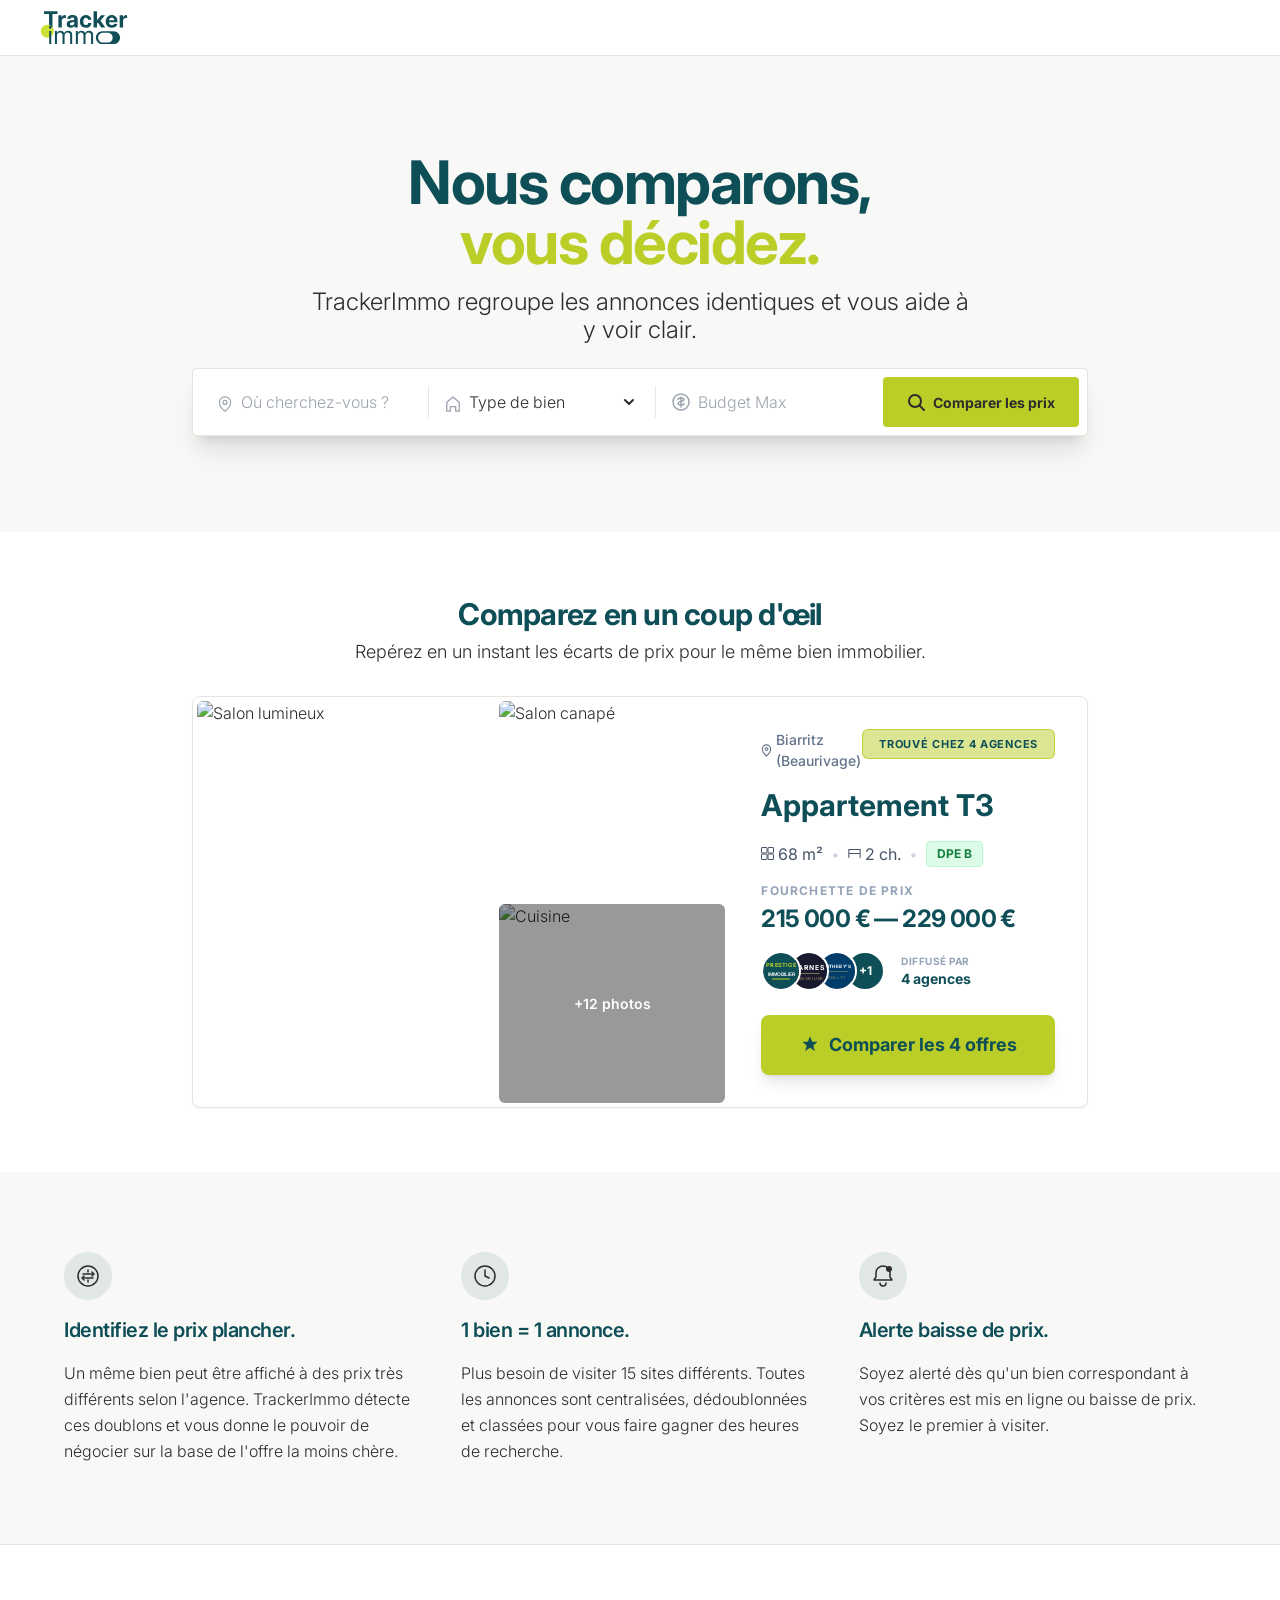
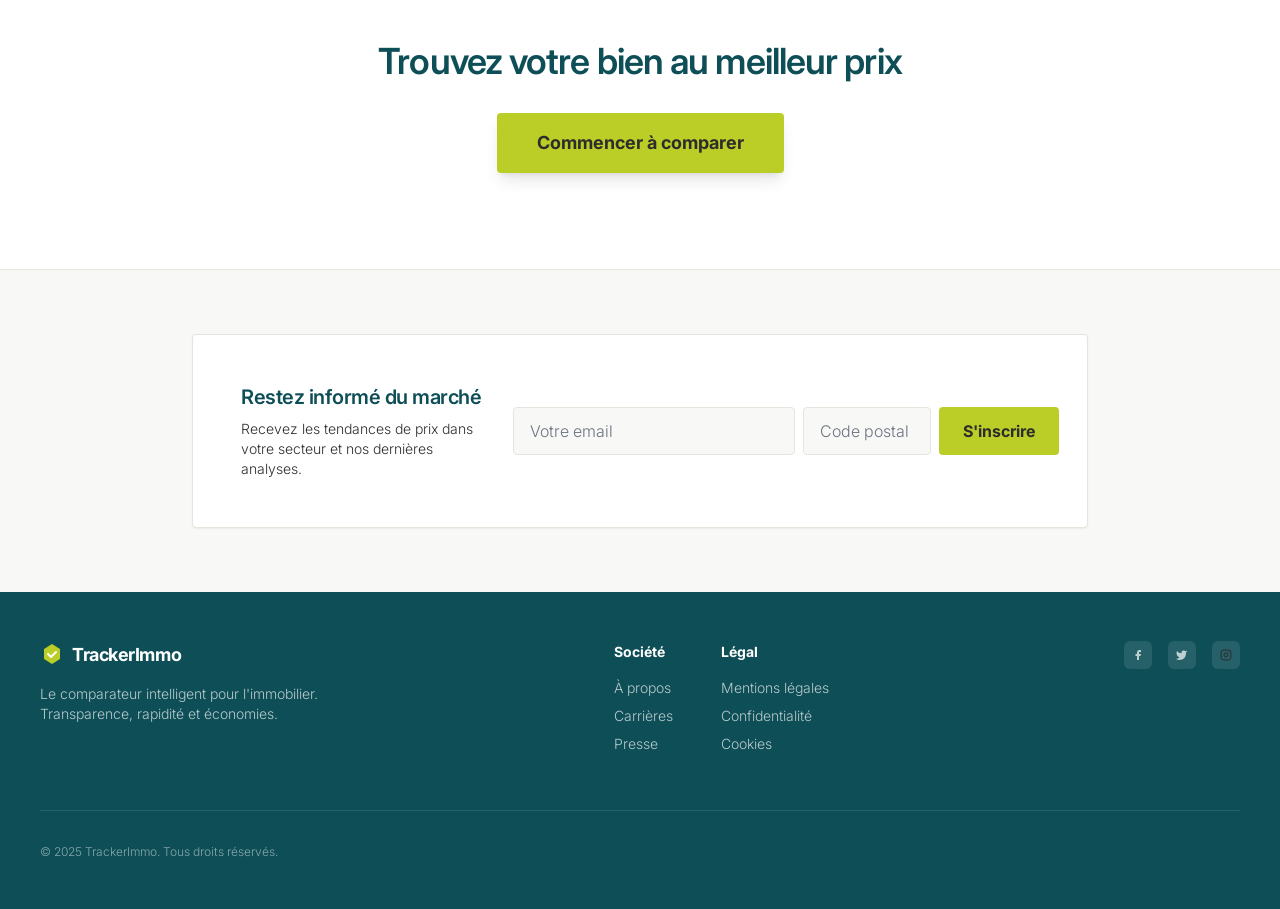
==== index.html @ 39120630 "Add files via upload" ====
<!DOCTYPE html>
<html lang="fr">
<head>
<meta charset="UTF-8">
<meta name="viewport" content="width=device-width, initial-scale=1.0">
<title>TrackerImmo — Comparateur d'annonces immobilières</title>
<link rel="preconnect" href="https://fonts.googleapis.com">
<link href="https://fonts.googleapis.com/css2?family=Inter:wght@300;400;600;700&display=swap" rel="stylesheet">
<link rel="stylesheet" href="shared.css">
<style>
/* ============================================================
   LANDING PAGE — SPECIFIC STYLES
   Spacing: 8px grid via var(--space-*) tokens from shared.css
   Layout: all sections use gutter padding + max-width container
   ============================================================ */

/* ---- ACCESSIBILITY (sr-only in shared.css) ---- */
.search-bar__input:focus-visible,
.search-bar__select:focus-visible,
.newsletter-card__input:focus-visible {
  outline: 2px solid var(--primary-dark);
  outline-offset: -2px;
}
button:focus-visible,
a:focus-visible {
  outline: 2px solid var(--primary-accent);
  outline-offset: 2px;
}

/* ---- HERO SECTION ---- */
.hero {
  background: var(--bg-page);
  padding: var(--space-6xl) var(--gutter);
  display: flex;
  justify-content: center;
}
.hero__container {
  max-width: var(--content-search);
  width: 100%;
  display: flex;
  flex-direction: column;
  align-items: center;
}
.hero__title {
  font-size: 60px;
  font-weight: 700;
  color: var(--text-heading);
  text-align: center;
  line-height: 60px;
  letter-spacing: -1.5px;
  margin-bottom: var(--space-md);
}
.hero__title span {
  color: var(--primary-accent);
}
.hero__subtitle {
  font-size: 24px;
  font-weight: 300;
  color: var(--text-body);
  text-align: center;
  line-height: 28px;
  max-width: 672px;
  margin-bottom: var(--space-lg);
}

/* ---- SEARCH BAR ---- */
.search-bar {
  width: 100%;
  max-width: var(--content-search);
  background: var(--bg-section);
  border: 1px solid var(--border-default);
  border-radius: var(--radius-card);
  box-shadow: var(--shadow-xl);
  padding: var(--space-sm);
}
.search-bar__form {
  display: flex;
  align-items: center;
  height: 50px;
}
.search-bar__field {
  flex: 1;
  display: flex;
  align-items: center;
  gap: var(--space-sm);
  padding: 0 var(--space-md);
  height: 100%;
}
.search-bar__field-icon {
  width: 16px;
  height: 16px;
  flex-shrink: 0;
  color: var(--text-placeholder);
}
.search-bar__field-icon svg {
  width: 100%;
  height: 100%;
  stroke: currentColor;
  fill: none;
  stroke-width: 1.5;
  stroke-linecap: round;
  stroke-linejoin: round;
}
.search-bar__field--type .search-bar__field-icon svg {
  fill: none;
  stroke: var(--text-placeholder);
}
.search-bar__field--budget .search-bar__field-icon {
  width: 18px;
  height: 18px;
}
.search-bar__input {
  border: none;
  outline: none;
  font-family: 'Inter', sans-serif;
  font-size: 16px;
  font-weight: 300;
  color: var(--text-body);
  background: transparent;
  width: 100%;
}
.search-bar__input::placeholder {
  color: var(--text-placeholder);
}
.search-bar__select {
  border: none;
  outline: none;
  font-family: 'Inter', sans-serif;
  font-size: 16px;
  font-weight: 300;
  color: var(--text-body);
  background: transparent;
  -webkit-appearance: none;
  appearance: none;
  cursor: pointer;
  width: 100%;
  padding-right: var(--space-lg);
}
.search-bar__select-wrapper {
  position: relative;
  flex: 1;
}
.search-bar__select-arrow {
  position: absolute;
  right: 0;
  top: 50%;
  transform: translateY(-50%);
  pointer-events: none;
  width: 20px;
  height: 20px;
  color: var(--text-body);
}
.search-bar__select-arrow svg {
  width: 100%;
  height: 100%;
  stroke: currentColor;
  fill: none;
  stroke-width: 2;
  stroke-linecap: round;
  stroke-linejoin: round;
}
.search-bar__divider {
  width: 1px;
  height: var(--space-xl);
  background: var(--border-divider);
  flex-shrink: 0;
}
.search-bar__btn {
  flex-shrink: 0;
  display: flex;
  align-items: center;
  justify-content: center;
  gap: var(--space-sm);
  height: 50px;
  padding: 0 var(--space-lg);
  background: var(--primary-accent);
  border-radius: var(--radius-btn);
  font-size: 14px;
  font-weight: 700;
  color: var(--text-cta);
  border: none;
  cursor: pointer;
  transition: background 0.15s;
}
.search-bar__btn:hover {
  background: var(--btn-hover-premium);
}
.search-bar__btn svg {
  width: 18px;
  height: 18px;
  stroke: currentColor;
  fill: none;
  stroke-width: 2;
  stroke-linecap: round;
  stroke-linejoin: round;
}

/* ---- SECTION: CLUSTER DEMO ---- */
.section-cluster {
  background: var(--bg-section);
  padding: var(--space-4xl) var(--gutter);
}
.section-cluster__container {
  max-width: var(--content-narrow);
  margin: 0 auto;
}
.section-cluster__header {
  text-align: center;
  margin-bottom: var(--space-xl);
}
.section-cluster__title {
  font-size: 30px;
  font-weight: 700;
  color: var(--text-heading);
  letter-spacing: -0.75px;
  line-height: 36px;
  margin-bottom: var(--space-sm);
}
.section-cluster__desc {
  font-size: 18px;
  font-weight: 300;
  color: var(--text-body);
  line-height: 24px;
}

/* ---- CLUSTER CARD ---- */
.cluster-card {
  display: flex;
  background: var(--bg-section);
  border: 1px solid var(--border-default);
  border-radius: var(--radius-card-lg);
  box-shadow: var(--shadow-sm);
  overflow: hidden;
  max-width: var(--content-search);
  margin: 0 auto;
}
.cluster-card__gallery {
  width: 60%;
  flex-shrink: 0;
  display: flex;
  gap: var(--space-xs);
  padding: var(--space-xs);
}
.cluster-card__photo-main {
  flex: 1;
  border-radius: var(--radius-thumb);
  overflow: hidden;
  position: relative;
}
.cluster-card__photo-main img {
  width: 100%;
  height: 100%;
  object-fit: cover;
  display: block;
}

.cluster-card__thumbs {
  width: 226px;
  flex-shrink: 0;
  display: flex;
  flex-direction: column;
  gap: var(--space-xs);
}
.cluster-card__thumb {
  flex: 1;
  border-radius: var(--radius-thumb);
  overflow: hidden;
  position: relative;
}
.cluster-card__thumb img {
  width: 100%;
  height: 100%;
  object-fit: cover;
  display: block;
}
.cluster-card__thumb-overlay {
  position: absolute;
  inset: 0;
  background: rgba(0,0,0,0.4);
  display: flex;
  align-items: center;
  justify-content: center;
  color: white;
  font-size: 14px;
  font-weight: 600;
}

/* Cluster card — data panel */
.cluster-card__data {
  width: 40%;
  padding: var(--space-xl);
  display: flex;
  flex-direction: column;
  justify-content: space-between;
  gap: var(--space-lg);
}
.cluster-card__info {
  display: flex;
  flex-direction: column;
  gap: var(--space-md);
}
.cluster-card__location-row {
  display: flex;
  align-items: flex-start;
  justify-content: space-between;
}
.cluster-card__location {
  display: flex;
  align-items: center;
  gap: var(--space-xs);
  font-size: 14px;
  font-weight: 500;
  color: var(--text-tertiary);
}
.cluster-card__location svg {
  width: 11px;
  height: 13px;
  flex-shrink: 0;
}
.cluster-card__cluster-badge {
  display: inline-flex;
  align-items: center;
  background: var(--badge-cluster-bg);
  border: 1px solid var(--badge-cluster-border);
  border-radius: 6px;
  padding: var(--space-xs) var(--space-md);
  font-size: 11px;
  font-weight: 700;
  color: var(--badge-cluster-text);
  text-transform: uppercase;
  letter-spacing: 0.7px;
  line-height: 20px;
  white-space: nowrap;
}
.cluster-card__title {
  font-size: 30px;
  font-weight: 700;
  color: var(--text-heading);
  line-height: 1.25;
}
.cluster-card__specs {
  display: flex;
  align-items: center;
  gap: var(--space-sm);
}
.cluster-card__spec {
  display: flex;
  align-items: center;
  gap: var(--space-xs);
  font-size: 16px;
  font-weight: 400;
  color: var(--text-secondary);
}
.cluster-card__spec svg {
  width: 13px;
  height: 13px;
  flex-shrink: 0;
}
.cluster-card__spec-dot {
  font-size: 16px;
  color: var(--border-hover-subtle);
}
.cluster-card__dpe-badge {
  display: inline-flex;
  align-items: center;
  justify-content: center;
  font-size: 12px;
  font-weight: 700;
  color: var(--badge-dpe-text);
  background: var(--badge-dpe-bg);
  border: 1px solid var(--badge-dpe-border);
  border-radius: var(--radius-badge);
  padding: 3px 10px;
}
.cluster-card__price-section {
  display: flex;
  flex-direction: column;
  gap: var(--space-xs);
}
.cluster-card__price-label {
  font-size: 12px;
  font-weight: 700;
  color: var(--text-label);
  text-transform: uppercase;
  letter-spacing: 1.2px;
  line-height: 16px;
}
.cluster-card__price {
  font-size: 24px;
  font-weight: 700;
  color: var(--text-heading);
  letter-spacing: -0.6px;
  line-height: 32px;
}
.cluster-card__agencies {
  display: flex;
  align-items: center;
  gap: var(--space-md);
}
.cluster-card__avatars {
  display: flex;
}
.cluster-card__avatar {
  width: 40px;
  height: 40px;
  border-radius: var(--radius-full);
  border: 2px solid var(--bg-section);
  overflow: hidden;
  margin-left: -12px;
}
.cluster-card__avatar:first-child { margin-left: 0; }
.cluster-card__avatar svg { width: 100%; height: 100%; display: block; }
.cluster-card__avatar--1 { z-index: 4; }
.cluster-card__avatar--2 { z-index: 3; }
.cluster-card__avatar--3 { z-index: 2; }
.cluster-card__avatar--overflow {
  background: var(--primary-dark);
  display: flex;
  align-items: center;
  justify-content: center;
  color: var(--bg-section);
  font-size: 12px;
  font-weight: 700;
  z-index: 1;
}
.cluster-card__agency-meta {
  display: flex;
  flex-direction: column;
}
.cluster-card__agency-meta-label {
  font-size: 10px;
  font-weight: 700;
  color: var(--text-label);
  text-transform: uppercase;
  letter-spacing: 0.5px;
  line-height: 16px;
}
.cluster-card__agency-meta-count {
  font-size: 14px;
  font-weight: 700;
  color: var(--primary-dark);
  line-height: 20px;
}

/* Cluster CTA */
.cluster-card__cta {
  display: flex;
  align-items: center;
  justify-content: center;
  gap: var(--space-sm);
  width: 100%;
  padding: var(--space-md);
  background: var(--primary-accent);
  border-radius: var(--radius-card-lg);
  font-size: 18px;
  font-weight: 700;
  color: var(--primary-dark);
  border: none;
  cursor: pointer;
  transition: background 0.15s;
  box-shadow: var(--shadow-lg);
  line-height: 28px;
}
.cluster-card__cta:hover {
  background: var(--btn-hover-premium);
}
.cluster-card__cta svg {
  width: 22px;
  height: 18px;
  flex-shrink: 0;
}

/* ---- SECTION: FEATURES ---- */
.section-features {
  background: var(--bg-page);
  padding: var(--space-5xl) var(--gutter);
}
.section-features__grid {
  max-width: var(--content-narrow);
  margin: 0 auto;
  display: flex;
  gap: var(--space-2xl);
}
.feature-card {
  flex: 1;
  display: flex;
  flex-direction: column;
  gap: var(--space-md);
}
.feature-card__icon {
  width: 48px;
  height: 48px;
  border-radius: var(--radius-full);
  background: var(--bg-icon-circle);
  display: flex;
  align-items: center;
  justify-content: center;
}
.feature-card__icon svg {
  width: 24px;
  height: 24px;
  stroke: var(--primary-dark);
  fill: none;
  stroke-width: 1.5;
  stroke-linecap: round;
  stroke-linejoin: round;
}
.feature-card__title {
  font-size: 20px;
  font-weight: 600;
  color: var(--text-heading);
  letter-spacing: -0.5px;
  line-height: 28px;
}
.feature-card__desc {
  font-size: 16px;
  font-weight: 300;
  color: var(--text-body);
  line-height: 26px;
}

/* ---- SECTION: CTA ---- */
.section-cta {
  background: var(--bg-section);
  border-top: 1px solid var(--border-default);
  padding: var(--space-6xl) var(--gutter);
  text-align: center;
}
.section-cta__container {
  max-width: var(--content-cta);
  margin: 0 auto;
  display: flex;
  flex-direction: column;
  align-items: center;
  gap: var(--space-xl);
}
.section-cta__title {
  font-size: 36px;
  font-weight: 600;
  color: var(--text-heading);
  letter-spacing: -0.9px;
  line-height: 40px;
}
.section-cta__btn {
  display: inline-flex;
  align-items: center;
  justify-content: center;
  padding: var(--space-md) var(--space-2xl);
  background: var(--primary-accent);
  border-radius: var(--radius-btn);
  font-size: 18px;
  font-weight: 700;
  color: var(--text-cta);
  border: none;
  cursor: pointer;
  box-shadow: var(--shadow-lg);
  transition: background 0.15s;
  line-height: 28px;
}
.section-cta__btn:hover {
  background: var(--btn-hover-premium);
}

/* ---- SECTION: NEWSLETTER ---- */
.section-newsletter {
  background: var(--bg-page);
  border-top: 1px solid var(--border-default);
  padding: var(--space-4xl) var(--gutter);
}
.newsletter-card {
  max-width: var(--content-search);
  margin: 0 auto;
  background: var(--bg-section);
  border: 1px solid var(--border-default);
  border-radius: var(--radius-card);
  box-shadow: var(--shadow-sm);
  padding: var(--space-3xl);
  display: flex;
  align-items: center;
  gap: var(--space-xl);
}
.newsletter-card__text {
  flex-shrink: 0;
  max-width: 240px;
}
.newsletter-card__title {
  font-size: 20px;
  font-weight: 600;
  color: var(--text-heading);
  letter-spacing: -0.5px;
  line-height: 28px;
  margin-bottom: var(--space-sm);
}
.newsletter-card__desc {
  font-size: 14px;
  font-weight: 300;
  color: var(--text-body);
  line-height: 20px;
}
.newsletter-card__form {
  flex: 1;
  display: flex;
  gap: var(--space-sm);
  align-items: flex-start;
}
.newsletter-card__input {
  height: 48px;
  background: var(--bg-input);
  border: 1px solid var(--border-default);
  border-radius: var(--radius-card);
  padding: 0 var(--space-md);
  font-family: 'Inter', sans-serif;
  font-size: 16px;
  font-weight: 300;
  color: var(--text-body);
  outline: none;
  transition: border-color 0.15s;
}
.newsletter-card__input::placeholder {
  color: var(--text-placeholder-alt);
}
.newsletter-card__input--email {
  flex: 1;
  min-width: 0;
}
.newsletter-card__input--zip {
  width: 128px;
  flex-shrink: 0;
}
.newsletter-card__btn {
  height: 48px;
  padding: 0 var(--space-lg);
  background: var(--primary-accent);
  border-radius: var(--radius-btn);
  font-size: 16px;
  font-weight: 700;
  color: var(--text-cta);
  border: none;
  cursor: pointer;
  transition: background 0.15s;
  white-space: nowrap;
  flex-shrink: 0;
}
.newsletter-card__btn:hover {
  background: var(--btn-hover-premium);
}

/* ============================================================
   RESPONSIVE — MOBILE (≤768px)
   ============================================================ */
@media (max-width: 768px) {

  /* ---- HERO ---- */
  .hero {
    padding: var(--space-3xl) var(--gutter);
  }
  .hero__title {
    font-size: 36px;
    line-height: 40px;
    letter-spacing: -0.9px;
  }
  .hero__subtitle {
    font-size: 18px;
    line-height: 24px;
    margin-bottom: var(--space-xl);
  }

  /* ---- SEARCH BAR (2-row layout) ---- */
  .search-bar {
    padding: var(--space-sm);
  }
  .search-bar__form {
    flex-wrap: wrap;
    height: auto;
    gap: 0;
  }
  /* Row 1: Location full width */
  .search-bar__field--location {
    width: 100%;
    flex: none;
    height: 44px;
    padding: var(--space-xs) var(--space-md);
  }
  /* First divider: horizontal separator */
  .search-bar__field--location + .search-bar__divider {
    width: 100%;
    height: 1px;
    flex: none;
  }
  /* Row 2: Type + Budget side by side */
  .search-bar__field--type,
  .search-bar__field--budget {
    flex: 1;
    height: 44px;
    padding: var(--space-xs) var(--space-md);
  }
  /* Second divider: vertical between Type and Budget */
  .search-bar__field--type + .search-bar__divider {
    width: 1px;
    height: var(--space-xl);
    align-self: center;
    flex: none;
  }
  /* Button full width */
  .search-bar__btn {
    width: 100%;
    flex: none;
    height: 44px;
    margin-top: var(--space-sm);
  }

  /* ---- SECTION: CLUSTER ---- */
  .section-cluster {
    padding: var(--space-3xl) var(--gutter);
  }
  .section-cluster__title {
    font-size: 24px;
    line-height: 30px;
  }
  .section-cluster__desc {
    font-size: 16px;
  }

  /* ---- CLUSTER CARD (vertical stack) ---- */
  .cluster-card {
    flex-direction: column;
  }
  .cluster-card__gallery {
    width: 100%;
    height: 220px;
  }
  .cluster-card__thumbs {
    width: 120px;
  }
  .cluster-card__data {
    width: 100%;
    padding: var(--space-md);
    gap: var(--space-md);
  }
  .cluster-card__info {
    gap: var(--space-sm);
  }
  .cluster-card__location-row {
    flex-direction: column;
    gap: var(--space-xs);
  }
  .cluster-card__title {
    font-size: 22px;
  }
  .cluster-card__price {
    font-size: 20px;
    line-height: 28px;
  }
  .cluster-card__cta {
    font-size: 16px;
    padding: var(--space-sm) var(--space-md);
  }

  /* ---- SECTION: FEATURES (single column) ---- */
  .section-features {
    padding: var(--space-3xl) var(--gutter);
  }
  .section-features__grid {
    flex-direction: column;
    gap: var(--space-xl);
  }
  .feature-card__title {
    font-size: 18px;
    line-height: 24px;
  }
  .feature-card__desc {
    font-size: 15px;
    line-height: 24px;
  }

  /* ---- SECTION: CTA ---- */
  .section-cta {
    padding: var(--space-3xl) var(--gutter);
  }
  .section-cta__title {
    font-size: 26px;
    line-height: 32px;
  }
  .section-cta__btn {
    width: 100%;
    text-align: center;
    font-size: 16px;
    padding: var(--space-md) var(--space-lg);
  }

  /* ---- SECTION: NEWSLETTER (vertical stack) ---- */
  .section-newsletter {
    padding: var(--space-3xl) var(--gutter);
  }
  .newsletter-card {
    flex-direction: column;
    padding: var(--space-xl);
    gap: var(--space-md);
  }
  .newsletter-card__text {
    max-width: 100%;
  }
  .newsletter-card__form {
    flex-wrap: wrap;
    gap: var(--space-sm);
  }
  .newsletter-card__input--email,
  .newsletter-card__input--zip {
    flex: 1 1 calc(50% - var(--space-xs));
    width: auto;
    min-width: 0;
  }
  .newsletter-card__btn {
    width: 100%;
  }
}
</style>
</head>
<body>

<!-- ============================================================
     HEADER
     ============================================================ -->
<header class="top-bar">
  <div class="top-bar__inner">
    <a href="landing.html"><img class="top-bar__logo" src="logo-trackerimmo.svg" alt="TrackerImmo"></a>
  </div>
</header>

<!-- ============================================================
     HERO SECTION
     ============================================================ -->
<section class="hero">
  <div class="hero__container">
    <h1 class="hero__title">
      Nous comparons,<br>
      <span>vous décidez.</span>
    </h1>
    <p class="hero__subtitle">TrackerImmo regroupe les annonces identiques et vous aide à y voir clair.</p>

    <!-- Search Bar -->
    <div class="search-bar">
      <div class="search-bar__form">
        <!-- Location -->
        <div class="search-bar__field search-bar__field--location">
          <div class="search-bar__field-icon">
            <svg viewBox="0 0 16 20"><path d="M8 1C4.13 1 1 4.13 1 8c0 5.25 7 11 7 11s7-5.75 7-11c0-3.87-3.13-7-7-7z"/><circle cx="8" cy="8" r="2.5"/></svg>
          </div>
          <label for="search-location" class="sr-only">Localisation</label>
          <input class="search-bar__input" id="search-location" type="text" placeholder="Où cherchez-vous ?">
        </div>
        <div class="search-bar__divider"></div>
        <!-- Type -->
        <div class="search-bar__field search-bar__field--type">
          <div class="search-bar__field-icon">
            <svg viewBox="0 0 16 18"><path d="M1 17V7L8 1l7 6v10H11v-5H5v5H1z"/></svg>
          </div>
          <div class="search-bar__select-wrapper">
            <label for="search-type" class="sr-only">Type de bien</label>
            <select class="search-bar__select" id="search-type">
              <option>Type de bien</option>
              <option>Appartement</option>
              <option>Maison</option>
            </select>
            <div class="search-bar__select-arrow">
              <svg viewBox="0 0 20 20"><path d="M6 8l4 4 4-4"/></svg>
            </div>
          </div>
        </div>
        <div class="search-bar__divider"></div>
        <!-- Budget -->
        <div class="search-bar__field search-bar__field--budget">
          <div class="search-bar__field-icon">
            <svg viewBox="0 0 18 18" fill="none" stroke="currentColor" stroke-width="1.5" stroke-linecap="round" stroke-linejoin="round"><circle cx="9" cy="9" r="8"/><path d="M9 4v10M6 6.5c0-1 1.3-1.5 3-1.5s3 .5 3 1.5-1.3 1.5-3 2-3 .8-3 1.8 1.3 1.7 3 1.7 3-.5 3-1.5"/></svg>
          </div>
          <label for="search-budget" class="sr-only">Budget maximum</label>
          <input class="search-bar__input" id="search-budget" type="text" placeholder="Budget Max">
        </div>
        <!-- CTA Button -->
        <a href="search_results.html" class="search-bar__btn">
          <svg viewBox="0 0 18 18"><circle cx="8" cy="8" r="6"/><path d="M13 13l4 4"/></svg>
          Comparer les prix
        </a>
      </div>
    </div>
  </div>
</section>

<!-- ============================================================
     SECTION: CLUSTER DEMO ("Comparez en un coup d'oeil")
     ============================================================ -->
<section class="section-cluster">
  <div class="section-cluster__container">
    <div class="section-cluster__header">
      <h2 class="section-cluster__title">Comparez en un coup d'œil</h2>
      <p class="section-cluster__desc">Repérez en un instant les écarts de prix pour le même bien immobilier.</p>
    </div>

    <!-- Cluster Card -->
    <div class="cluster-card">
      <!-- Gallery Left (60%) -->
      <div class="cluster-card__gallery">
        <div class="cluster-card__photo-main">

          <img src="https://images.unsplash.com/photo-1560448204-e02f11c3d0e2?w=900&h=600&fit=crop" alt="Salon lumineux">
        </div>
        <div class="cluster-card__thumbs">
          <div class="cluster-card__thumb">
            <img src="https://images.unsplash.com/photo-1586023492125-27b2c045efd7?w=450&h=300&fit=crop" alt="Salon canapé">
          </div>
          <div class="cluster-card__thumb">
            <img src="https://images.unsplash.com/photo-1560185893-a55cbc8c57e8?w=450&h=300&fit=crop" alt="Cuisine">
            <div class="cluster-card__thumb-overlay">+12 photos</div>
          </div>
        </div>
      </div>

      <!-- Data Right (40%) -->
      <div class="cluster-card__data">
        <div class="cluster-card__info">
          <div class="cluster-card__location-row">
            <div class="cluster-card__location">
              <svg viewBox="0 0 11 14" fill="none"><path d="M5.5 1C3.01 1 1 3.01 1 5.5 1 9.125 5.5 13 5.5 13S10 9.125 10 5.5C10 3.01 7.99 1 5.5 1z" stroke="#64748B" stroke-width="1.2"/><circle cx="5.5" cy="5.5" r="1.5" stroke="#64748B" stroke-width="1.2"/></svg>
              Biarritz (Beaurivage)
            </div>
            <div class="cluster-card__cluster-badge">Trouvé chez 4 agences</div>
          </div>
          <h3 class="cluster-card__title">Appartement T3</h3>
          <div class="cluster-card__specs">
            <div class="cluster-card__spec">
              <svg viewBox="0 0 13 13" fill="none"><rect x="0.5" y="0.5" width="5.5" height="5.5" rx="0.5" stroke="#475569" stroke-width="1"/><rect x="7" y="0.5" width="5.5" height="5.5" rx="0.5" stroke="#475569" stroke-width="1"/><rect x="0.5" y="7" width="5.5" height="5.5" rx="0.5" stroke="#475569" stroke-width="1"/><rect x="7" y="7" width="5.5" height="5.5" rx="0.5" stroke="#475569" stroke-width="1"/></svg>
              68 m²
            </div>
            <span class="cluster-card__spec-dot">•</span>
            <div class="cluster-card__spec">
              <svg viewBox="0 0 15 11" fill="none"><path d="M1 5.5V1h13v4.5M1 5.5h13M1 5.5V10M14 5.5V10" stroke="#475569" stroke-width="1.2" stroke-linecap="round"/></svg>
              2 ch.
            </div>
            <span class="cluster-card__spec-dot">•</span>
            <span class="cluster-card__dpe-badge">DPE B</span>
          </div>
          <div class="cluster-card__price-section">
            <div class="cluster-card__price-label">Fourchette de prix</div>
            <div class="cluster-card__price">215 000 € — 229 000 €</div>
          </div>
          <div class="cluster-card__agencies">
            <div class="cluster-card__avatars">
              <div class="cluster-card__avatar cluster-card__avatar--1"><svg viewBox="0 0 48 48"><circle cx="24" cy="24" r="24" fill="#0E4E57"/><text x="24" y="18" text-anchor="middle" font-family="Inter,sans-serif" font-size="7.5" font-weight="700" fill="#BACE27" letter-spacing="0.3">PRESTIGE</text><text x="24" y="30" text-anchor="middle" font-family="Inter,sans-serif" font-size="6.5" font-weight="600" fill="white">IMMOBILIER</text><rect x="12" y="34" width="24" height="1.2" rx="0.6" fill="#BACE27"/></svg></div>
              <div class="cluster-card__avatar cluster-card__avatar--2"><svg viewBox="0 0 48 48"><circle cx="24" cy="24" r="24" fill="#1A1A2E"/><text x="24" y="22" text-anchor="middle" font-family="Inter,sans-serif" font-size="9" font-weight="700" fill="white" letter-spacing="1.5">BARNES</text><rect x="10" y="27" width="28" height="0.8" fill="#C9A96E"/><text x="24" y="36" text-anchor="middle" font-family="Inter,sans-serif" font-size="5.5" font-weight="300" fill="#C9A96E" letter-spacing="0.8">IMMOBILIER</text></svg></div>
              <div class="cluster-card__avatar cluster-card__avatar--3"><svg viewBox="0 0 48 48"><circle cx="24" cy="24" r="24" fill="#003D6A"/><text x="24" y="20" text-anchor="middle" font-family="Inter,sans-serif" font-size="6" font-weight="700" fill="white" letter-spacing="0.5">SOTHEBY'S</text><rect x="10" y="24" width="28" height="0.6" fill="#C9A96E"/><text x="24" y="34" text-anchor="middle" font-family="Inter,sans-serif" font-size="5" font-weight="300" fill="#C9A96E" letter-spacing="1">REALTY</text></svg></div>
              <div class="cluster-card__avatar cluster-card__avatar--overflow">+1</div>
            </div>
            <div class="cluster-card__agency-meta">
              <span class="cluster-card__agency-meta-label">Diffusé par</span>
              <span class="cluster-card__agency-meta-count">4 agences</span>
            </div>
          </div>
        </div>
        <button class="cluster-card__cta">
          <svg viewBox="0 0 22 18" fill="none" aria-hidden="true"><path d="M11 1l2 5h5l-4 3.5 1.5 5L11 11.5 6.5 14.5 8 9.5 4 6h5L11 1z" fill="#0E4E57" stroke="#0E4E57" stroke-width="0.5" stroke-linejoin="round"/></svg>
          Comparer les 4 offres
        </button>
      </div>
    </div>
  </div>
</section>

<!-- ============================================================
     SECTION: FEATURES (3 columns)
     ============================================================ -->
<section class="section-features">
  <div class="section-features__grid">
    <!-- Feature 1: Prix plancher (exchange/dollar icon) -->
    <div class="feature-card">
      <div class="feature-card__icon">
        <svg viewBox="0 0 24 24"><path d="M7 10h10M7 14h10" stroke="currentColor" fill="none" stroke-width="1.5" stroke-linecap="round"/><path d="M12 6v2M12 16v2" stroke="currentColor" fill="none" stroke-width="1.5" stroke-linecap="round"/><path d="M16 8l2 2-2 2" stroke="currentColor" fill="none" stroke-width="1.5" stroke-linecap="round" stroke-linejoin="round"/><path d="M8 12l-2 2 2 2" stroke="currentColor" fill="none" stroke-width="1.5" stroke-linecap="round" stroke-linejoin="round"/><circle cx="12" cy="12" r="10" stroke="currentColor" fill="none" stroke-width="1.5"/></svg>
      </div>
      <h3 class="feature-card__title">Identifiez le prix plancher.</h3>
      <p class="feature-card__desc">Un même bien peut être affiché à des prix très différents selon l'agence. TrackerImmo détecte ces doublons et vous donne le pouvoir de négocier sur la base de l'offre la moins chère.</p>
    </div>

    <!-- Feature 2 -->
    <div class="feature-card">
      <div class="feature-card__icon">
        <svg viewBox="0 0 24 24"><circle cx="12" cy="12" r="10" stroke="currentColor" fill="none" stroke-width="1.5"/><path d="M12 6v6l4 2" stroke="currentColor" fill="none" stroke-width="1.5" stroke-linecap="round" stroke-linejoin="round"/></svg>
      </div>
      <h3 class="feature-card__title">1 bien = 1 annonce.</h3>
      <p class="feature-card__desc">Plus besoin de visiter 15 sites différents. Toutes les annonces sont centralisées, dédoublonnées et classées pour vous faire gagner des heures de recherche.</p>
    </div>

    <!-- Feature 3: Alerte (bell/notification icon) -->
    <div class="feature-card">
      <div class="feature-card__icon">
        <svg viewBox="0 0 24 24"><path d="M12 2a7 7 0 0 0-7 7v4l-2 3h18l-2-3V9a7 7 0 0 0-7-7z" stroke="currentColor" fill="none" stroke-width="1.5" stroke-linecap="round" stroke-linejoin="round"/><path d="M9 19a3 3 0 0 0 6 0" stroke="currentColor" fill="none" stroke-width="1.5" stroke-linecap="round"/><circle cx="18" cy="5" r="3" fill="currentColor" stroke="none"/></svg>
      </div>
      <h3 class="feature-card__title">Alerte baisse de prix.</h3>
      <p class="feature-card__desc">Soyez alerté dès qu'un bien correspondant à vos critères est mis en ligne ou baisse de prix. Soyez le premier à visiter.</p>
    </div>
  </div>
</section>

<!-- ============================================================
     SECTION: CTA
     ============================================================ -->
<section class="section-cta">
  <div class="section-cta__container">
    <h2 class="section-cta__title">Trouvez votre bien au meilleur prix</h2>
    <a href="search_results.html" class="section-cta__btn">Commencer à comparer</a>
  </div>
</section>

<!-- ============================================================
     SECTION: NEWSLETTER
     ============================================================ -->
<section class="section-newsletter">
  <div class="newsletter-card">
    <div class="newsletter-card__text">
      <h3 class="newsletter-card__title">Restez informé du marché</h3>
      <p class="newsletter-card__desc">Recevez les tendances de prix dans votre secteur et nos dernières analyses.</p>
    </div>
    <form class="newsletter-card__form" onsubmit="return false;">
      <label for="newsletter-email" class="sr-only">Email</label>
      <input class="newsletter-card__input newsletter-card__input--email" id="newsletter-email" type="email" placeholder="Votre email" required>
      <label for="newsletter-zip" class="sr-only">Code postal</label>
      <input class="newsletter-card__input newsletter-card__input--zip" id="newsletter-zip" type="text" placeholder="Code postal" inputmode="numeric" pattern="[0-9]{5}">
      <button class="newsletter-card__btn" type="submit">S'inscrire</button>
    </form>
  </div>
</section>

<!-- ============================================================
     FOOTER
     ============================================================ -->
<footer class="footer">
  <div class="footer__inner">
    <!-- Brand -->
    <div class="footer__brand">
      <div class="footer__brand-name">
        <svg width="24" height="24" viewBox="0 0 24 24" fill="none">
          <path d="M12 2L4 7v10l8 5 8-5V7l-8-5z" fill="#BACE27"/>
          <path d="M8 12l3 3 5-5" stroke="white" stroke-width="2" stroke-linecap="round" stroke-linejoin="round"/>
        </svg>
        <span>TrackerImmo</span>
      </div>
      <p class="footer__brand-desc">Le comparateur intelligent pour l'immobilier.<br>Transparence, rapidité et économies.</p>
    </div>

    <!-- Links -->
    <div class="footer__links">
      <div>
        <div class="footer__col-title">Société</div>
        <a href="#" class="footer__link">À propos</a>
        <a href="#" class="footer__link">Carrières</a>
        <a href="#" class="footer__link">Presse</a>
      </div>
      <div>
        <div class="footer__col-title">Légal</div>
        <a href="#" class="footer__link">Mentions légales</a>
        <a href="#" class="footer__link">Confidentialité</a>
        <a href="#" class="footer__link">Cookies</a>
      </div>
    </div>

    <!-- Social -->
    <div class="footer__social">
      <a href="#" class="footer__social-link" aria-label="Facebook">
        <svg viewBox="0 0 12 12"><path d="M9 1H7.5A2.5 2.5 0 0 0 5 3.5V5H3.5v2H5v4h2V7h1.5L9 5H7V3.5a.5.5 0 0 1 .5-.5H9V1z"/></svg>
      </a>
      <a href="#" class="footer__social-link" aria-label="Twitter">
        <svg viewBox="0 0 12 12"><path d="M11 1.5a5.08 5.08 0 0 1-1.5.75 2.28 2.28 0 0 0-4 1.5v.5A5.4 5.4 0 0 1 1 2s-2 4.5 2.5 6.5A5.84 5.84 0 0 1 0 10c4.5 2.5 10 0 10-5.75 0-.14 0-.28-.02-.42A3.63 3.63 0 0 0 11 1.5z"/></svg>
      </a>
      <a href="#" class="footer__social-link" aria-label="Instagram">
        <svg viewBox="0 0 12 12"><rect x="1" y="1" width="10" height="10" rx="3" stroke="currentColor" fill="none" stroke-width="1"/><circle cx="6" cy="6" r="2" stroke="currentColor" fill="none" stroke-width="1"/><circle cx="9" cy="3" r="0.5" fill="currentColor"/></svg>
      </a>
    </div>
  </div>

  <!-- Bottom -->
  <div class="footer__bottom">
    <p class="footer__copyright">© 2025 TrackerImmo. Tous droits réservés.</p>
  </div>
</footer>

</body>
</html>
---- shared.css ----
/* ============================================================
   TRACKERIMMO — SHARED DESIGN TOKENS & BASE STYLES
   Source of truth: design/charte_graphique.md
   ============================================================ */

/* ---- TOKENS ---- */
:root {
  --primary-dark: #0E4E57;
  --primary-accent: #BACE27;
  --bg-page: #F8F8F6;
  --bg-section: #FFFFFF;
  --bg-input: #F8F8F6;
  --bg-icon-circle: rgba(14,78,87,0.1);
  --bg-premium: #FAFDF5;
  --bg-footer: #0E4E57;
  --bg-notify: #F1F5F9;
  --bg-notify-hover: #E8ECF1;
  --bg-scrape-notice: #F8F9FB;

  --text-heading: #0E4E57;
  --text-body: #2E2C2C;
  --text-secondary: #475569;
  --text-tertiary: #64748B;
  --text-label: #94A3B8;
  --text-placeholder: #9CA3AF;
  --text-placeholder-alt: #6B7280;
  --text-cta: #2E2C2C;

  --border-default: #E4E5DC;
  --border-divider: #E5E7EB;
  --border-hover-subtle: #CBD5E1;
  --border-active: var(--primary-dark);
  --border-premium-active: var(--primary-accent);
  --border-footer: rgba(14,78,87,0.2);
  --border-footer-inner: rgba(255,255,255,0.1);

  --badge-cluster-bg: rgba(186,206,39,0.5);
  --badge-cluster-border: rgba(186,206,39,0.8);
  --badge-cluster-text: #0E4E57;
  --badge-dpe-bg: #DCFCE7;
  --badge-dpe-border: #BBF7D0;
  --badge-dpe-text: #15803D;

  --dpe-a: #319834; --dpe-b: #33CC33; --dpe-c: #CCFF33; --dpe-d: #FFFF00;
  --dpe-e: #FFCC00; --dpe-f: #FF6600; --dpe-g: #FF0000;
  --ges-a: #F2E6FF; --ges-b: #DFC2FF; --ges-c: #CC99FF; --ges-d: #B266FF;
  --ges-e: #9933FF; --ges-f: #7700CC; --ges-g: #550099;

  --color-warning: #F59E0B;
  --color-star: #FACC15;
  --color-star-empty: #E5E7EB;

  --btn-hover-premium: #c9d92e;
  --btn-hover-gratuit: #0b3f47;
  --btn-hover-scrape: #f0f0ec;

  --shadow-xl: 0 20px 25px -5px rgba(0,0,0,0.1), 0 8px 10px -6px rgba(0,0,0,0.1);
  --shadow-lg: 0 10px 15px -3px rgba(0,0,0,0.1), 0 4px 6px -4px rgba(0,0,0,0.1);
  --shadow-bar: 0 -4px 12px rgba(0,0,0,0.08);
  --shadow-sm: 0 1px 2px rgba(0,0,0,0.05);

  --radius-card: 4px;
  --radius-card-lg: 8px;
  --radius-btn: 4px;
  --radius-btn-sm: 4px;
  --radius-badge: 4px;
  --radius-pill: 4px;
  --radius-thumb: 6px;
  --radius-full: 9999px;

  /* Spacing scale (8px grid) */
  --space-xs: 4px;
  --space-sm: 8px;
  --space-md: 16px;
  --space-lg: 24px;
  --space-xl: 32px;
  --space-2xl: 40px;
  --space-3xl: 48px;
  --space-4xl: 64px;
  --space-5xl: 80px;
  --space-6xl: 96px;

  /* Layout */
  --content-max: 1280px;
  --content-narrow: 1152px;
  --content-search: 896px;
  --content-cta: 768px;
  --gutter: 40px;

  --footer-link: rgba(255,255,255,0.7);
  --footer-copyright: rgba(255,255,255,0.5);
  --footer-social-bg: rgba(255,255,255,0.1);
}

/* ---- RESET & BASE ---- */
*, *::before, *::after { box-sizing: border-box; margin: 0; padding: 0; }
body {
  font-family: 'Inter', sans-serif;
  font-weight: 300;
  color: var(--text-body);
  background: var(--bg-page);
  line-height: 1.5;
  -webkit-font-smoothing: antialiased;
}
button { font-family: inherit; cursor: pointer; border: none; background: none; }
img { display: block; max-width: 100%; }
a { text-decoration: none; color: inherit; }

/* ---- HEADER / TOP BAR ---- */
.top-bar {
  position: sticky;
  top: 0;
  z-index: 100;
  background: var(--bg-section);
  border-bottom: 1px solid var(--border-default);
  height: 56px;
  display: flex;
  align-items: center;
  padding: 0 var(--gutter);
}
.top-bar__inner {
  max-width: var(--content-max);
  margin: 0 auto;
  width: 100%;
  display: flex;
  align-items: center;
}
.top-bar__logo {
  height: 40px;
  width: auto;
  flex-shrink: 0;
}

/* ---- FOOTER ---- */
.footer {
  background: var(--bg-footer);
  border-top: 1px solid var(--border-footer);
  padding: var(--space-3xl) var(--gutter);
}
.footer__inner {
  max-width: var(--content-max);
  margin: 0 auto;
  display: flex;
  align-items: flex-start;
  justify-content: space-between;
}
.footer__brand { max-width: 285px; }
.footer__brand-name {
  display: flex;
  align-items: center;
  gap: var(--space-sm);
  margin-bottom: var(--space-md);
}
.footer__brand-name span {
  font-size: 18px;
  font-weight: 700;
  color: white;
  letter-spacing: -0.45px;
}
.footer__brand-desc {
  font-size: 14px;
  font-weight: 300;
  color: var(--footer-link);
  line-height: 20px;
}
.footer__links {
  display: flex;
  gap: var(--space-3xl);
}
.footer__col-title {
  font-size: 14px;
  font-weight: 700;
  color: white;
  margin-bottom: var(--space-md);
}
.footer__link {
  display: block;
  font-size: 14px;
  font-weight: 300;
  color: var(--footer-link);
  line-height: 20px;
  margin-bottom: var(--space-sm);
  transition: color 0.15s;
}
.footer__link:hover { color: white; }
.footer__social {
  display: flex;
  gap: var(--space-md);
  align-items: flex-start;
}
.footer__social-link {
  display: flex;
  align-items: center;
  justify-content: center;
  width: 28px;
  height: 28px;
  background: var(--footer-social-bg);
  border-radius: 6px;
  transition: background 0.15s;
}
.footer__social-link:hover { background: rgba(255,255,255,0.2); }
.footer__social-link svg { width: 12px; height: 12px; fill: var(--footer-link); }
.footer__bottom {
  max-width: var(--content-max);
  margin: 0 auto;
  border-top: 1px solid var(--border-footer-inner);
  padding-top: var(--space-xl);
  margin-top: var(--space-3xl);
}
.footer__copyright {
  font-size: 12px;
  font-weight: 300;
  color: var(--footer-copyright);
}

/* ---- SHARED COMPONENTS ---- */
.reassurance-tag {
  display: inline-flex;
  align-items: center;
  gap: 4px;
  font-size: 12px;
  font-weight: 600;
  color: var(--primary-dark);
  background: rgba(186,206,39,0.15);
  border: 1px solid rgba(186,206,39,0.3);
  border-radius: 6px;
  padding: 5px 12px;
}
.badge-dpe {
  display: inline-flex;
  align-items: center;
  justify-content: center;
  font-size: 12px;
  font-weight: 700;
  padding: 3px 10px;
  border-radius: var(--radius-badge);
}

/* ---- RESPONSIVE (shared components) ---- */
@media (max-width: 768px) {
  :root {
    --gutter: 16px;
  }
  .top-bar {
    padding: 0 var(--gutter);
    height: 48px;
  }
  .top-bar__logo {
    height: 32px;
  }
  .footer {
    padding: var(--space-xl) var(--gutter);
  }
  .footer__inner {
    flex-direction: column;
    gap: var(--space-xl);
  }
  .footer__brand { max-width: 100%; }
  .footer__links {
    gap: var(--space-xl);
  }
  .footer__bottom {
    margin-top: var(--space-xl);
    padding-top: var(--space-md);
  }
}

/* ---- ACCESSIBILITY ---- */
.sr-only {
  position: absolute;
  width: 1px;
  height: 1px;
  padding: 0;
  margin: -1px;
  overflow: hidden;
  clip: rect(0,0,0,0);
  white-space: nowrap;
  border: 0;
}
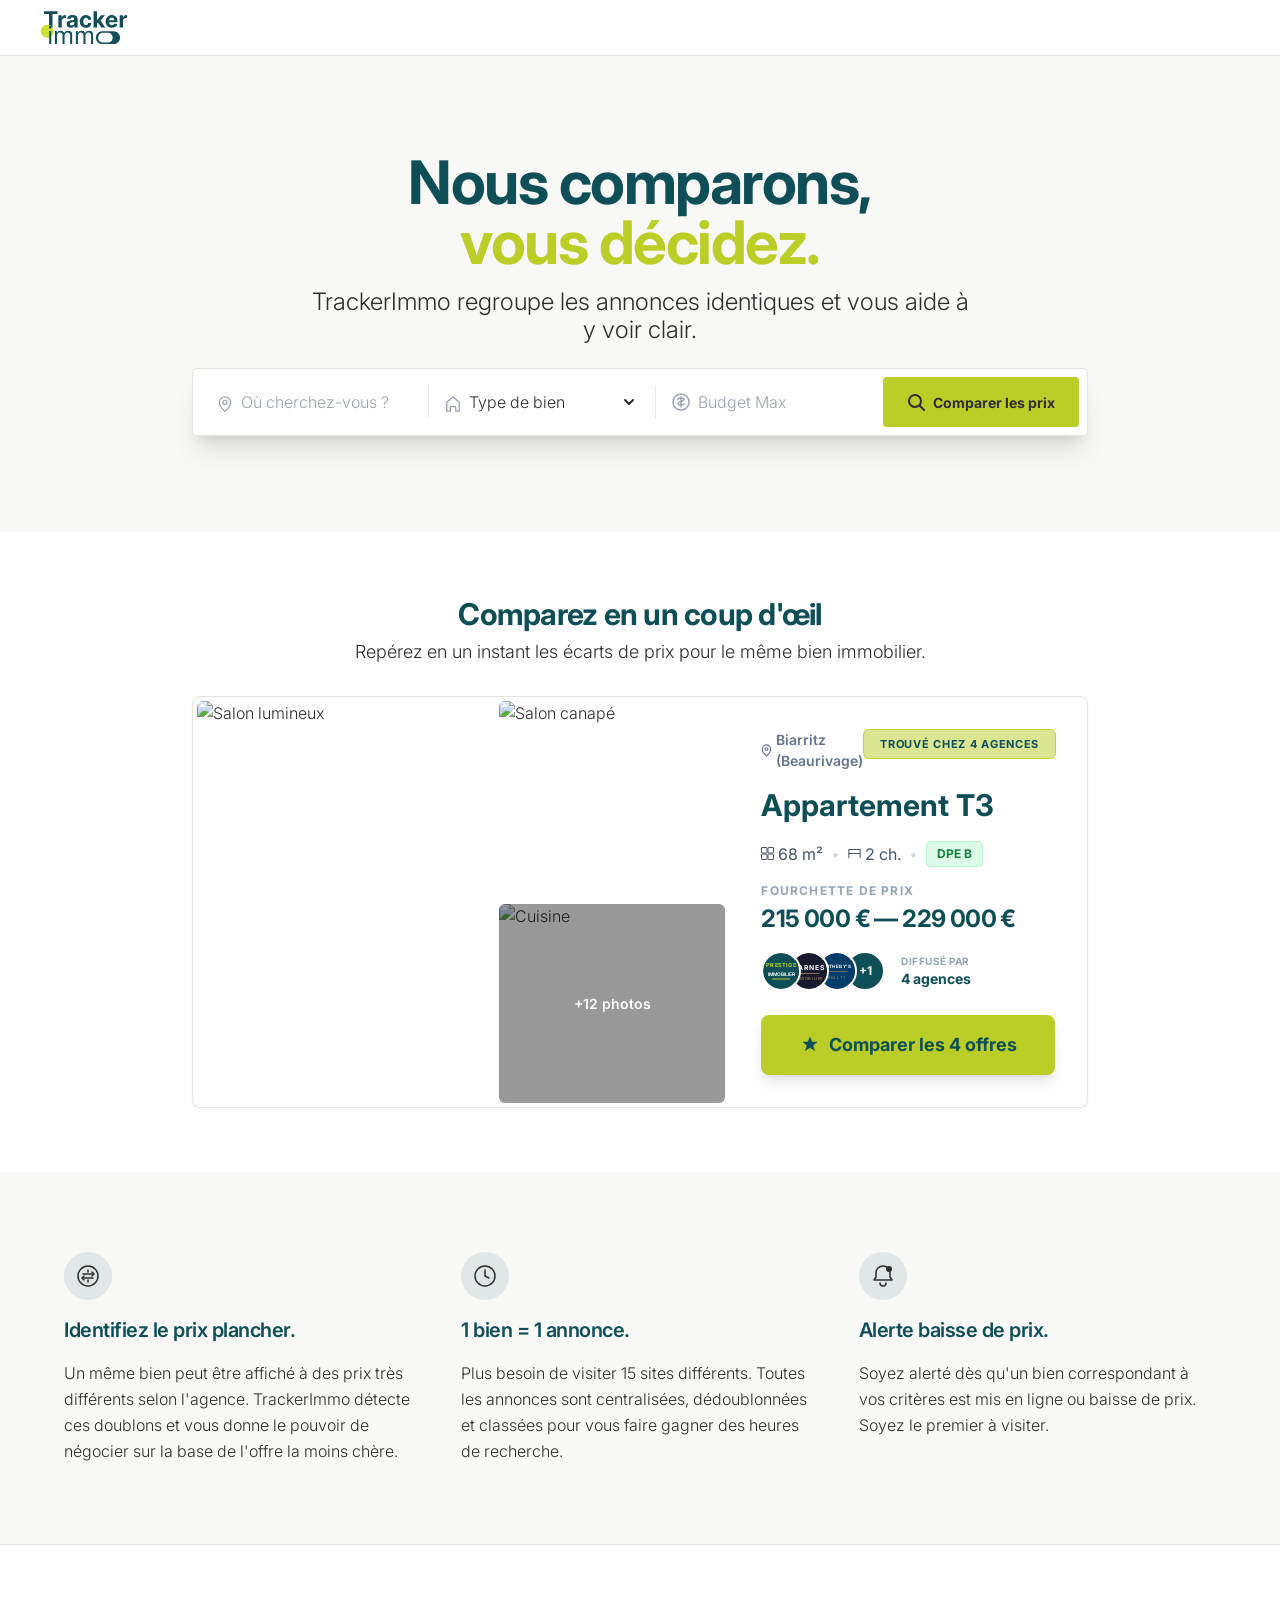
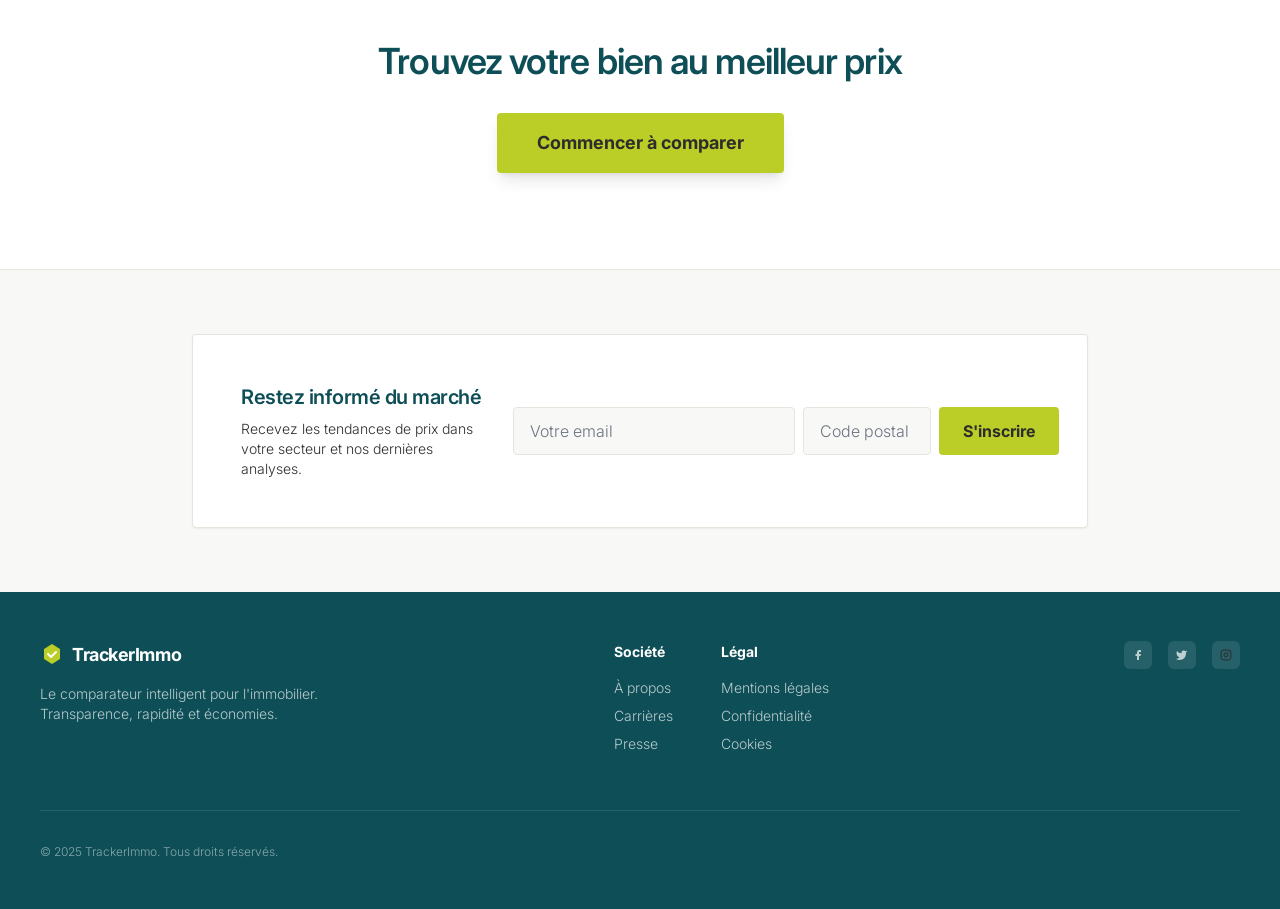
==== commit c145f3ca: "Add files via upload" ====
--- a/index.html
+++ b/index.html
@@ -2,7 +2,7 @@
 <html lang="fr">
 <head>
 <meta charset="UTF-8">
-<meta name="viewport" content="width=device-width, initial-scale=1.0">
+<meta name="viewport" content="width=device-width, initial-scale=1.0, viewport-fit=cover">
 <title>TrackerImmo — Comparateur d'annonces immobilières</title>
 <link rel="preconnect" href="https://fonts.googleapis.com">
 <link href="https://fonts.googleapis.com/css2?family=Inter:wght@300;400;600;700&display=swap" rel="stylesheet">
@@ -224,7 +224,7 @@
 }
 
 /* ---- CLUSTER CARD ---- */
-.cluster-card {
+.cluster-card--hero {
   display: flex;
   background: var(--bg-section);
   border: 1px solid var(--border-default);
@@ -309,7 +309,7 @@
   align-items: center;
   gap: var(--space-xs);
   font-size: 14px;
-  font-weight: 500;
+  font-weight: 600;
   color: var(--text-tertiary);
 }
 .cluster-card__location svg {
@@ -722,7 +722,7 @@
   }
 
   /* ---- CLUSTER CARD (vertical stack) ---- */
-  .cluster-card {
+  .cluster-card--hero {
     flex-direction: column;
   }
   .cluster-card__gallery {
@@ -823,7 +823,7 @@
      ============================================================ -->
 <header class="top-bar">
   <div class="top-bar__inner">
-    <a href="landing.html"><img class="top-bar__logo" src="logo-trackerimmo.svg" alt="TrackerImmo"></a>
+    <a href="index.html"><img class="top-bar__logo" src="logo-trackerimmo.svg" alt="TrackerImmo"></a>
   </div>
 </header>
 
@@ -844,7 +844,7 @@
         <!-- Location -->
         <div class="search-bar__field search-bar__field--location">
           <div class="search-bar__field-icon">
-            <svg viewBox="0 0 16 20"><path d="M8 1C4.13 1 1 4.13 1 8c0 5.25 7 11 7 11s7-5.75 7-11c0-3.87-3.13-7-7-7z"/><circle cx="8" cy="8" r="2.5"/></svg>
+            <svg aria-hidden="true" viewBox="0 0 16 20"><path d="M8 1C4.13 1 1 4.13 1 8c0 5.25 7 11 7 11s7-5.75 7-11c0-3.87-3.13-7-7-7z"/><circle cx="8" cy="8" r="2.5"/></svg>
           </div>
           <label for="search-location" class="sr-only">Localisation</label>
           <input class="search-bar__input" id="search-location" type="text" placeholder="Où cherchez-vous ?">
@@ -853,7 +853,7 @@
         <!-- Type -->
         <div class="search-bar__field search-bar__field--type">
           <div class="search-bar__field-icon">
-            <svg viewBox="0 0 16 18"><path d="M1 17V7L8 1l7 6v10H11v-5H5v5H1z"/></svg>
+            <svg aria-hidden="true" viewBox="0 0 16 18"><path d="M1 17V7L8 1l7 6v10H11v-5H5v5H1z"/></svg>
           </div>
           <div class="search-bar__select-wrapper">
             <label for="search-type" class="sr-only">Type de bien</label>
@@ -863,7 +863,7 @@
               <option>Maison</option>
             </select>
             <div class="search-bar__select-arrow">
-              <svg viewBox="0 0 20 20"><path d="M6 8l4 4 4-4"/></svg>
+              <svg aria-hidden="true" viewBox="0 0 20 20"><path d="M6 8l4 4 4-4"/></svg>
             </div>
           </div>
         </div>
@@ -871,14 +871,14 @@
         <!-- Budget -->
         <div class="search-bar__field search-bar__field--budget">
           <div class="search-bar__field-icon">
-            <svg viewBox="0 0 18 18" fill="none" stroke="currentColor" stroke-width="1.5" stroke-linecap="round" stroke-linejoin="round"><circle cx="9" cy="9" r="8"/><path d="M9 4v10M6 6.5c0-1 1.3-1.5 3-1.5s3 .5 3 1.5-1.3 1.5-3 2-3 .8-3 1.8 1.3 1.7 3 1.7 3-.5 3-1.5"/></svg>
+            <svg aria-hidden="true" viewBox="0 0 18 18" fill="none" stroke="currentColor" stroke-width="1.5" stroke-linecap="round" stroke-linejoin="round"><circle cx="9" cy="9" r="8"/><path d="M9 4v10M6 6.5c0-1 1.3-1.5 3-1.5s3 .5 3 1.5-1.3 1.5-3 2-3 .8-3 1.8 1.3 1.7 3 1.7 3-.5 3-1.5"/></svg>
           </div>
           <label for="search-budget" class="sr-only">Budget maximum</label>
           <input class="search-bar__input" id="search-budget" type="text" placeholder="Budget Max">
         </div>
         <!-- CTA Button -->
         <a href="search_results.html" class="search-bar__btn">
-          <svg viewBox="0 0 18 18"><circle cx="8" cy="8" r="6"/><path d="M13 13l4 4"/></svg>
+          <svg aria-hidden="true" viewBox="0 0 18 18"><circle cx="8" cy="8" r="6"/><path d="M13 13l4 4"/></svg>
           Comparer les prix
         </a>
       </div>
@@ -897,7 +897,7 @@
     </div>
 
     <!-- Cluster Card -->
-    <div class="cluster-card">
+    <div class="cluster-card cluster-card--hero">
       <!-- Gallery Left (60%) -->
       <div class="cluster-card__gallery">
         <div class="cluster-card__photo-main">
@@ -920,7 +920,7 @@
         <div class="cluster-card__info">
           <div class="cluster-card__location-row">
             <div class="cluster-card__location">
-              <svg viewBox="0 0 11 14" fill="none"><path d="M5.5 1C3.01 1 1 3.01 1 5.5 1 9.125 5.5 13 5.5 13S10 9.125 10 5.5C10 3.01 7.99 1 5.5 1z" stroke="#64748B" stroke-width="1.2"/><circle cx="5.5" cy="5.5" r="1.5" stroke="#64748B" stroke-width="1.2"/></svg>
+              <svg aria-hidden="true" viewBox="0 0 11 14" fill="none"><path d="M5.5 1C3.01 1 1 3.01 1 5.5 1 9.125 5.5 13 5.5 13S10 9.125 10 5.5C10 3.01 7.99 1 5.5 1z" stroke="#64748B" stroke-width="1.2"/><circle cx="5.5" cy="5.5" r="1.5" stroke="#64748B" stroke-width="1.2"/></svg>
               Biarritz (Beaurivage)
             </div>
             <div class="cluster-card__cluster-badge">Trouvé chez 4 agences</div>
@@ -928,12 +928,12 @@
           <h3 class="cluster-card__title">Appartement T3</h3>
           <div class="cluster-card__specs">
             <div class="cluster-card__spec">
-              <svg viewBox="0 0 13 13" fill="none"><rect x="0.5" y="0.5" width="5.5" height="5.5" rx="0.5" stroke="#475569" stroke-width="1"/><rect x="7" y="0.5" width="5.5" height="5.5" rx="0.5" stroke="#475569" stroke-width="1"/><rect x="0.5" y="7" width="5.5" height="5.5" rx="0.5" stroke="#475569" stroke-width="1"/><rect x="7" y="7" width="5.5" height="5.5" rx="0.5" stroke="#475569" stroke-width="1"/></svg>
+              <svg aria-hidden="true" viewBox="0 0 13 13" fill="none"><rect x="0.5" y="0.5" width="5.5" height="5.5" rx="0.5" stroke="#475569" stroke-width="1"/><rect x="7" y="0.5" width="5.5" height="5.5" rx="0.5" stroke="#475569" stroke-width="1"/><rect x="0.5" y="7" width="5.5" height="5.5" rx="0.5" stroke="#475569" stroke-width="1"/><rect x="7" y="7" width="5.5" height="5.5" rx="0.5" stroke="#475569" stroke-width="1"/></svg>
               68 m²
             </div>
             <span class="cluster-card__spec-dot">•</span>
             <div class="cluster-card__spec">
-              <svg viewBox="0 0 15 11" fill="none"><path d="M1 5.5V1h13v4.5M1 5.5h13M1 5.5V10M14 5.5V10" stroke="#475569" stroke-width="1.2" stroke-linecap="round"/></svg>
+              <svg aria-hidden="true" viewBox="0 0 15 11" fill="none"><path d="M1 5.5V1h13v4.5M1 5.5h13M1 5.5V10M14 5.5V10" stroke="#475569" stroke-width="1.2" stroke-linecap="round"/></svg>
               2 ch.
             </div>
             <span class="cluster-card__spec-dot">•</span>
@@ -945,9 +945,9 @@
           </div>
           <div class="cluster-card__agencies">
             <div class="cluster-card__avatars">
-              <div class="cluster-card__avatar cluster-card__avatar--1"><svg viewBox="0 0 48 48"><circle cx="24" cy="24" r="24" fill="#0E4E57"/><text x="24" y="18" text-anchor="middle" font-family="Inter,sans-serif" font-size="7.5" font-weight="700" fill="#BACE27" letter-spacing="0.3">PRESTIGE</text><text x="24" y="30" text-anchor="middle" font-family="Inter,sans-serif" font-size="6.5" font-weight="600" fill="white">IMMOBILIER</text><rect x="12" y="34" width="24" height="1.2" rx="0.6" fill="#BACE27"/></svg></div>
-              <div class="cluster-card__avatar cluster-card__avatar--2"><svg viewBox="0 0 48 48"><circle cx="24" cy="24" r="24" fill="#1A1A2E"/><text x="24" y="22" text-anchor="middle" font-family="Inter,sans-serif" font-size="9" font-weight="700" fill="white" letter-spacing="1.5">BARNES</text><rect x="10" y="27" width="28" height="0.8" fill="#C9A96E"/><text x="24" y="36" text-anchor="middle" font-family="Inter,sans-serif" font-size="5.5" font-weight="300" fill="#C9A96E" letter-spacing="0.8">IMMOBILIER</text></svg></div>
-              <div class="cluster-card__avatar cluster-card__avatar--3"><svg viewBox="0 0 48 48"><circle cx="24" cy="24" r="24" fill="#003D6A"/><text x="24" y="20" text-anchor="middle" font-family="Inter,sans-serif" font-size="6" font-weight="700" fill="white" letter-spacing="0.5">SOTHEBY'S</text><rect x="10" y="24" width="28" height="0.6" fill="#C9A96E"/><text x="24" y="34" text-anchor="middle" font-family="Inter,sans-serif" font-size="5" font-weight="300" fill="#C9A96E" letter-spacing="1">REALTY</text></svg></div>
+              <div class="cluster-card__avatar cluster-card__avatar--1"><svg aria-hidden="true" viewBox="0 0 48 48"><circle cx="24" cy="24" r="24" fill="#0E4E57"/><text x="24" y="18" text-anchor="middle" font-family="Inter,sans-serif" font-size="7.5" font-weight="700" fill="#BACE27" letter-spacing="0.3">PRESTIGE</text><text x="24" y="30" text-anchor="middle" font-family="Inter,sans-serif" font-size="6.5" font-weight="600" fill="white">IMMOBILIER</text><rect x="12" y="34" width="24" height="1.2" rx="0.6" fill="#BACE27"/></svg></div>
+              <div class="cluster-card__avatar cluster-card__avatar--2"><svg aria-hidden="true" viewBox="0 0 48 48"><circle cx="24" cy="24" r="24" fill="#1A1A2E"/><text x="24" y="22" text-anchor="middle" font-family="Inter,sans-serif" font-size="9" font-weight="700" fill="white" letter-spacing="1.5">BARNES</text><rect x="10" y="27" width="28" height="0.8" fill="#C9A96E"/><text x="24" y="36" text-anchor="middle" font-family="Inter,sans-serif" font-size="5.5" font-weight="300" fill="#C9A96E" letter-spacing="0.8">IMMOBILIER</text></svg></div>
+              <div class="cluster-card__avatar cluster-card__avatar--3"><svg aria-hidden="true" viewBox="0 0 48 48"><circle cx="24" cy="24" r="24" fill="#003D6A"/><text x="24" y="20" text-anchor="middle" font-family="Inter,sans-serif" font-size="6" font-weight="700" fill="white" letter-spacing="0.5">SOTHEBY'S</text><rect x="10" y="24" width="28" height="0.6" fill="#C9A96E"/><text x="24" y="34" text-anchor="middle" font-family="Inter,sans-serif" font-size="5" font-weight="300" fill="#C9A96E" letter-spacing="1">REALTY</text></svg></div>
               <div class="cluster-card__avatar cluster-card__avatar--overflow">+1</div>
             </div>
             <div class="cluster-card__agency-meta">
@@ -973,7 +973,7 @@
     <!-- Feature 1: Prix plancher (exchange/dollar icon) -->
     <div class="feature-card">
       <div class="feature-card__icon">
-        <svg viewBox="0 0 24 24"><path d="M7 10h10M7 14h10" stroke="currentColor" fill="none" stroke-width="1.5" stroke-linecap="round"/><path d="M12 6v2M12 16v2" stroke="currentColor" fill="none" stroke-width="1.5" stroke-linecap="round"/><path d="M16 8l2 2-2 2" stroke="currentColor" fill="none" stroke-width="1.5" stroke-linecap="round" stroke-linejoin="round"/><path d="M8 12l-2 2 2 2" stroke="currentColor" fill="none" stroke-width="1.5" stroke-linecap="round" stroke-linejoin="round"/><circle cx="12" cy="12" r="10" stroke="currentColor" fill="none" stroke-width="1.5"/></svg>
+        <svg aria-hidden="true" viewBox="0 0 24 24"><path d="M7 10h10M7 14h10" stroke="currentColor" fill="none" stroke-width="1.5" stroke-linecap="round"/><path d="M12 6v2M12 16v2" stroke="currentColor" fill="none" stroke-width="1.5" stroke-linecap="round"/><path d="M16 8l2 2-2 2" stroke="currentColor" fill="none" stroke-width="1.5" stroke-linecap="round" stroke-linejoin="round"/><path d="M8 12l-2 2 2 2" stroke="currentColor" fill="none" stroke-width="1.5" stroke-linecap="round" stroke-linejoin="round"/><circle cx="12" cy="12" r="10" stroke="currentColor" fill="none" stroke-width="1.5"/></svg>
       </div>
       <h3 class="feature-card__title">Identifiez le prix plancher.</h3>
       <p class="feature-card__desc">Un même bien peut être affiché à des prix très différents selon l'agence. TrackerImmo détecte ces doublons et vous donne le pouvoir de négocier sur la base de l'offre la moins chère.</p>
@@ -982,7 +982,7 @@
     <!-- Feature 2 -->
     <div class="feature-card">
       <div class="feature-card__icon">
-        <svg viewBox="0 0 24 24"><circle cx="12" cy="12" r="10" stroke="currentColor" fill="none" stroke-width="1.5"/><path d="M12 6v6l4 2" stroke="currentColor" fill="none" stroke-width="1.5" stroke-linecap="round" stroke-linejoin="round"/></svg>
+        <svg aria-hidden="true" viewBox="0 0 24 24"><circle cx="12" cy="12" r="10" stroke="currentColor" fill="none" stroke-width="1.5"/><path d="M12 6v6l4 2" stroke="currentColor" fill="none" stroke-width="1.5" stroke-linecap="round" stroke-linejoin="round"/></svg>
       </div>
       <h3 class="feature-card__title">1 bien = 1 annonce.</h3>
       <p class="feature-card__desc">Plus besoin de visiter 15 sites différents. Toutes les annonces sont centralisées, dédoublonnées et classées pour vous faire gagner des heures de recherche.</p>
@@ -991,7 +991,7 @@
     <!-- Feature 3: Alerte (bell/notification icon) -->
     <div class="feature-card">
       <div class="feature-card__icon">
-        <svg viewBox="0 0 24 24"><path d="M12 2a7 7 0 0 0-7 7v4l-2 3h18l-2-3V9a7 7 0 0 0-7-7z" stroke="currentColor" fill="none" stroke-width="1.5" stroke-linecap="round" stroke-linejoin="round"/><path d="M9 19a3 3 0 0 0 6 0" stroke="currentColor" fill="none" stroke-width="1.5" stroke-linecap="round"/><circle cx="18" cy="5" r="3" fill="currentColor" stroke="none"/></svg>
+        <svg aria-hidden="true" viewBox="0 0 24 24"><path d="M12 2a7 7 0 0 0-7 7v4l-2 3h18l-2-3V9a7 7 0 0 0-7-7z" stroke="currentColor" fill="none" stroke-width="1.5" stroke-linecap="round" stroke-linejoin="round"/><path d="M9 19a3 3 0 0 0 6 0" stroke="currentColor" fill="none" stroke-width="1.5" stroke-linecap="round"/><circle cx="18" cy="5" r="3" fill="currentColor" stroke="none"/></svg>
       </div>
       <h3 class="feature-card__title">Alerte baisse de prix.</h3>
       <p class="feature-card__desc">Soyez alerté dès qu'un bien correspondant à vos critères est mis en ligne ou baisse de prix. Soyez le premier à visiter.</p>
@@ -1036,7 +1036,7 @@
     <!-- Brand -->
     <div class="footer__brand">
       <div class="footer__brand-name">
-        <svg width="24" height="24" viewBox="0 0 24 24" fill="none">
+        <svg aria-hidden="true" width="24" height="24" viewBox="0 0 24 24" fill="none">
           <path d="M12 2L4 7v10l8 5 8-5V7l-8-5z" fill="#BACE27"/>
           <path d="M8 12l3 3 5-5" stroke="white" stroke-width="2" stroke-linecap="round" stroke-linejoin="round"/>
         </svg>
@@ -1064,13 +1064,13 @@
     <!-- Social -->
     <div class="footer__social">
       <a href="#" class="footer__social-link" aria-label="Facebook">
-        <svg viewBox="0 0 12 12"><path d="M9 1H7.5A2.5 2.5 0 0 0 5 3.5V5H3.5v2H5v4h2V7h1.5L9 5H7V3.5a.5.5 0 0 1 .5-.5H9V1z"/></svg>
+        <svg aria-hidden="true" viewBox="0 0 12 12"><path d="M9 1H7.5A2.5 2.5 0 0 0 5 3.5V5H3.5v2H5v4h2V7h1.5L9 5H7V3.5a.5.5 0 0 1 .5-.5H9V1z"/></svg>
       </a>
       <a href="#" class="footer__social-link" aria-label="Twitter">
-        <svg viewBox="0 0 12 12"><path d="M11 1.5a5.08 5.08 0 0 1-1.5.75 2.28 2.28 0 0 0-4 1.5v.5A5.4 5.4 0 0 1 1 2s-2 4.5 2.5 6.5A5.84 5.84 0 0 1 0 10c4.5 2.5 10 0 10-5.75 0-.14 0-.28-.02-.42A3.63 3.63 0 0 0 11 1.5z"/></svg>
+        <svg aria-hidden="true" viewBox="0 0 12 12"><path d="M11 1.5a5.08 5.08 0 0 1-1.5.75 2.28 2.28 0 0 0-4 1.5v.5A5.4 5.4 0 0 1 1 2s-2 4.5 2.5 6.5A5.84 5.84 0 0 1 0 10c4.5 2.5 10 0 10-5.75 0-.14 0-.28-.02-.42A3.63 3.63 0 0 0 11 1.5z"/></svg>
       </a>
       <a href="#" class="footer__social-link" aria-label="Instagram">
-        <svg viewBox="0 0 12 12"><rect x="1" y="1" width="10" height="10" rx="3" stroke="currentColor" fill="none" stroke-width="1"/><circle cx="6" cy="6" r="2" stroke="currentColor" fill="none" stroke-width="1"/><circle cx="9" cy="3" r="0.5" fill="currentColor"/></svg>
+        <svg aria-hidden="true" viewBox="0 0 12 12"><rect x="1" y="1" width="10" height="10" rx="3" stroke="currentColor" fill="none" stroke-width="1"/><circle cx="6" cy="6" r="2" stroke="currentColor" fill="none" stroke-width="1"/><circle cx="9" cy="3" r="0.5" fill="currentColor"/></svg>
       </a>
     </div>
   </div>
--- a/shared.css
+++ b/shared.css
@@ -54,6 +54,23 @@
   --btn-hover-gratuit: #0b3f47;
   --btn-hover-scrape: #f0f0ec;
 
+  /* Overlays */
+  --overlay-dark: rgba(0,0,0,0.55);
+  --overlay-backdrop: rgba(0,0,0,0.4);
+  --overlay-light-85: rgba(255,255,255,0.85);
+  --overlay-light-50: rgba(255,255,255,0.5);
+
+  /* Primary-dark alpha variants */
+  --primary-dark-4: rgba(14,78,87,0.04);
+  --primary-dark-8: rgba(14,78,87,0.08);
+  --primary-dark-15: rgba(14,78,87,0.15);
+
+  /* Couleurs fonctionnelles manquantes */
+  --color-negative: #DC2626;
+
+  /* Layout spécifique search */
+  --search-bar-overflow: 34px;
+
   --shadow-xl: 0 20px 25px -5px rgba(0,0,0,0.1), 0 8px 10px -6px rgba(0,0,0,0.1);
   --shadow-lg: 0 10px 15px -3px rgba(0,0,0,0.1), 0 4px 6px -4px rgba(0,0,0,0.1);
   --shadow-bar: 0 -4px 12px rgba(0,0,0,0.08);
@@ -67,6 +84,17 @@
   --radius-pill: 4px;
   --radius-thumb: 6px;
   --radius-full: 9999px;
+  --radius-tag: 6px;
+  --radius-searchbar: 12px;
+
+  /* Badge DPE — couleurs pastel pour les badges inline (différent des barres DPE) */
+  --badge-dpe-a-bg: #e6f5e6; --badge-dpe-a-text: #1a7a1a;
+  --badge-dpe-b-bg: #e6f9e6; --badge-dpe-b-text: #1a8a1a;
+  --badge-dpe-c-bg: #fafce6; --badge-dpe-c-text: #6b6b00;
+  --badge-dpe-d-bg: #fffde6; --badge-dpe-d-text: #8a8a00;
+  --badge-dpe-e-bg: #fff5e0; --badge-dpe-e-text: #995c00;
+  --badge-dpe-f-bg: #fff0e0; --badge-dpe-f-text: #b34700;
+  --badge-dpe-g-bg: #ffe6e6; --badge-dpe-g-text: #cc0000;
 
   /* Spacing scale (8px grid) */
   --space-xs: 4px;
@@ -223,7 +251,7 @@
   color: var(--primary-dark);
   background: rgba(186,206,39,0.15);
   border: 1px solid rgba(186,206,39,0.3);
-  border-radius: 6px;
+  border-radius: var(--radius-tag);
   padding: 5px 12px;
 }
 .badge-dpe {
@@ -235,6 +263,17 @@
   padding: 3px 10px;
   border-radius: var(--radius-badge);
 }
+.badge-dpe--A { background: var(--badge-dpe-a-bg); color: var(--badge-dpe-a-text); }
+.badge-dpe--B { background: var(--badge-dpe-b-bg); color: var(--badge-dpe-b-text); }
+.badge-dpe--C { background: var(--badge-dpe-c-bg); color: var(--badge-dpe-c-text); }
+.badge-dpe--D { background: var(--badge-dpe-d-bg); color: var(--badge-dpe-d-text); }
+.badge-dpe--E { background: var(--badge-dpe-e-bg); color: var(--badge-dpe-e-text); }
+.badge-dpe--F { background: var(--badge-dpe-f-bg); color: var(--badge-dpe-f-text); }
+.badge-dpe--G { background: var(--badge-dpe-g-bg); color: var(--badge-dpe-g-text); }
+
+/* Star rating SVG fill */
+.star-filled { fill: currentColor; }
+.star-empty { fill: var(--color-star-empty); }
 
 /* ---- RESPONSIVE (shared components) ---- */
 @media (max-width: 768px) {
@@ -277,3 +316,12 @@
   white-space: nowrap;
   border: 0;
 }
+
+/* ---- REDUCED MOTION ---- */
+@media (prefers-reduced-motion: reduce) {
+  *, *::before, *::after {
+    animation-duration: 0.01ms !important;
+    animation-iteration-count: 1 !important;
+    transition-duration: 0.01ms !important;
+  }
+}
